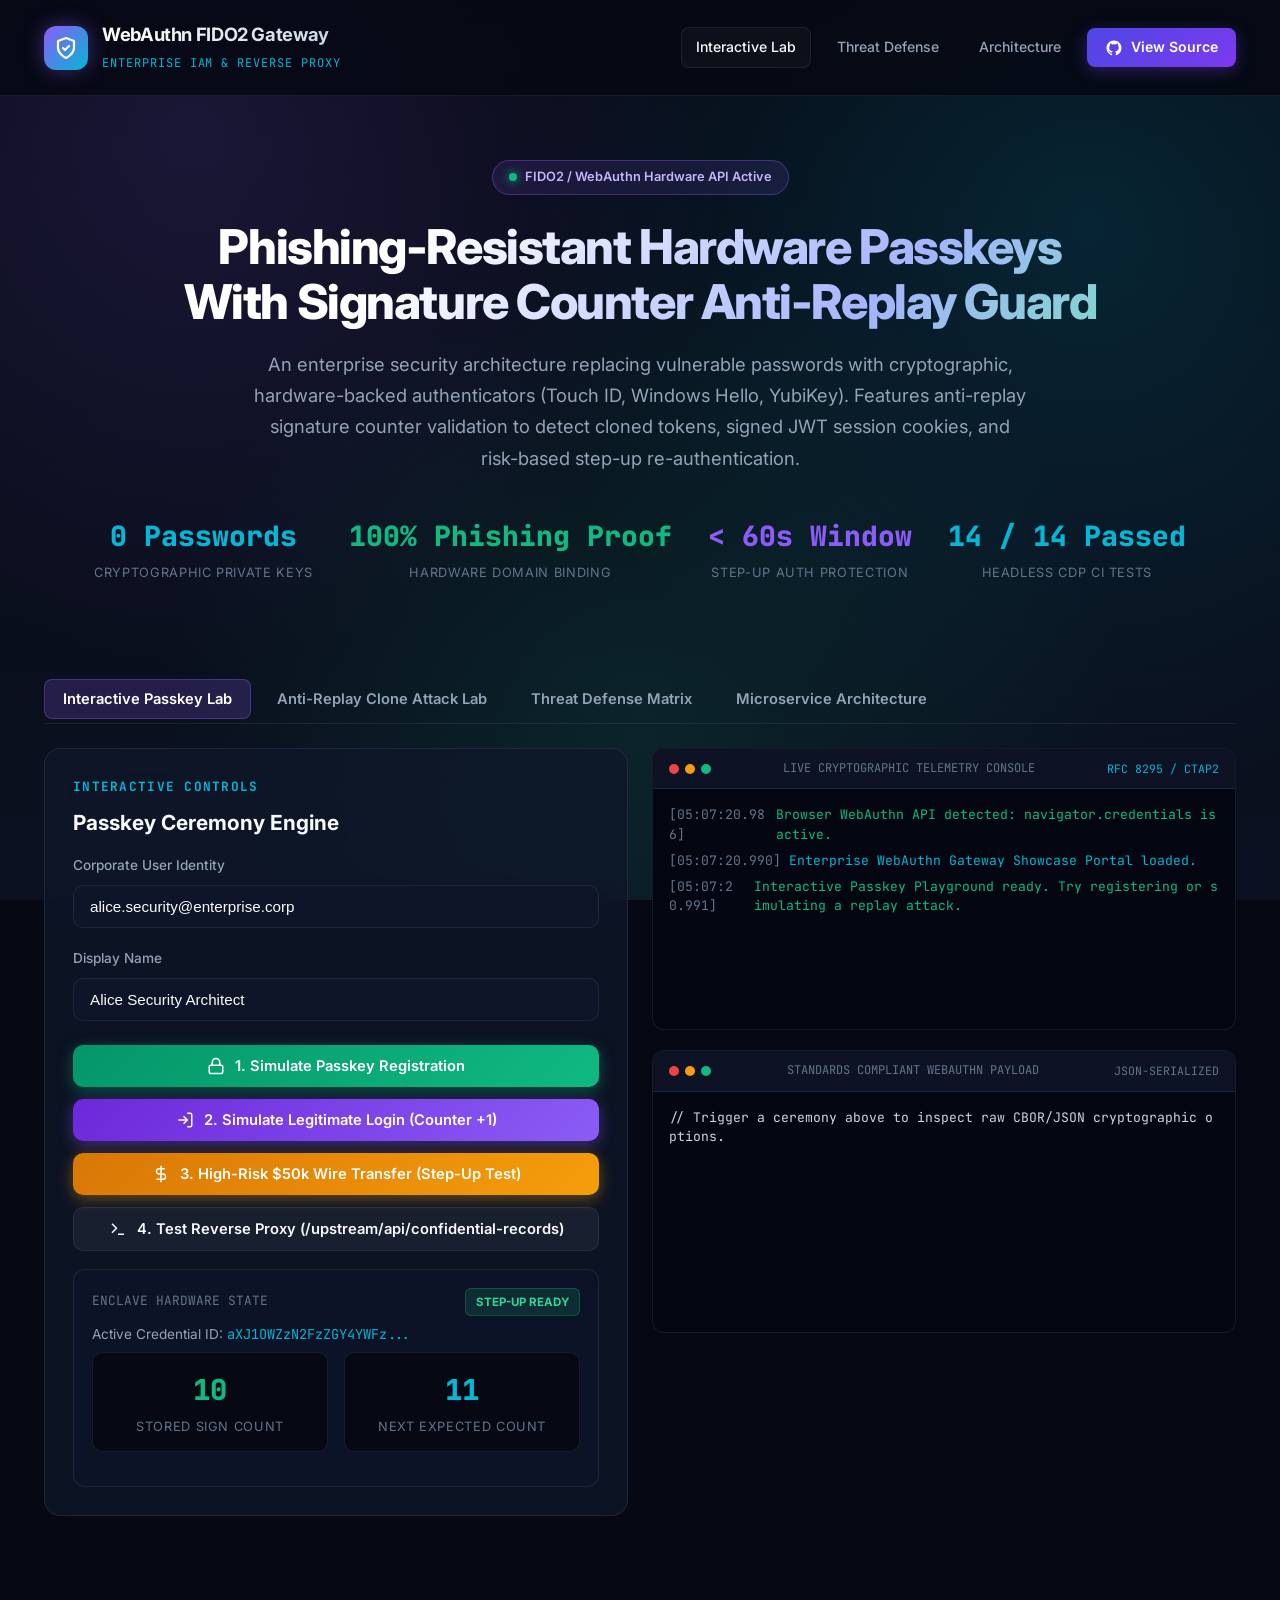
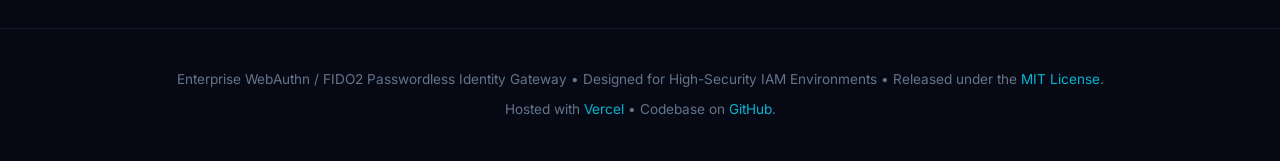
==== portal/index.html @ ae8bc212 "feat(portal): add cyber quartz showcase web portal and Vercel deployment configuration" ====
<!DOCTYPE html>
<html lang="en">
<head>
  <meta charset="UTF-8">
  <meta name="viewport" content="width=device-width, initial-scale=1.0">
  <title>Enterprise WebAuthn / FIDO2 Identity Gateway — Interactive Showcase</title>
  <meta name="description" content="Production-ready FIDO2 / WebAuthn Level 3 Relying Party backend, anti-replay signature counter verification, step-up auth, and reverse proxy gateway.">
  <link rel="preconnect" href="https://fonts.googleapis.com">
  <link rel="preconnect" href="https://fonts.gstatic.com" crossorigin>
  <link href="https://fonts.googleapis.com/css2?family=Inter:wght@400;500;600;700;800&family=JetBrains+Mono:wght@400;500;600;700&display=swap" rel="stylesheet">
  <link rel="stylesheet" href="styles.css">
</head>
<body>
  <!-- Navigation Header -->
  <header class="navbar">
    <div class="container" style="display: flex; justify-content: space-between; align-items: center; width: 100%;">
      <div class="brand">
        <div class="brand-icon">
          <svg width="24" height="24" viewBox="0 0 24 24" fill="none" stroke="white" stroke-width="2.2" stroke-linecap="round" stroke-linejoin="round">
            <path d="M12 22s8-4 8-10V5l-8-3-8 3v7c0 6 8 10 8 10z"/>
            <path d="M9 12l2 2 4-4"/>
          </svg>
        </div>
        <div class="brand-text">
          <h1>WebAuthn FIDO2 Gateway</h1>
          <span>Enterprise IAM & Reverse Proxy</span>
        </div>
      </div>

      <nav class="nav-links">
        <a href="#playground" class="nav-link active">Interactive Lab</a>
        <a href="#threat-matrix" class="nav-link">Threat Defense</a>
        <a href="#architecture" class="nav-link">Architecture</a>
        <a href="https://github.com/ravishkarathnayaka/Enterprise-WebAuthn-FIDO2-Passwordless-Identity-Gateway." target="_blank" rel="noopener noreferrer" class="nav-btn">
          <svg width="18" height="18" viewBox="0 0 24 24" fill="currentColor">
            <path fill-rule="evenodd" clip-rule="evenodd" d="M12 2C6.477 2 2 6.484 2 12.017c0 4.425 2.865 8.18 6.839 9.504.5.092.682-.217.682-.483 0-.237-.008-.868-.013-1.703-2.782.605-3.369-1.343-3.369-1.343-.454-1.158-1.11-1.466-1.11-1.466-.908-.62.069-.608.069-.608 1.003.07 1.53 1.032 1.53 1.032.892 1.53 2.341 1.088 2.91.832.092-.647.35-1.088.636-1.338-2.22-.253-4.555-1.113-4.555-4.951 0-1.093.39-1.988 1.029-2.688-.103-.253-.446-1.272.098-2.65 0 0 .84-.27 2.75 1.026A9.564 9.564 0 0112 6.844c.85.004 1.705.115 2.504.337 1.909-1.296 2.747-1.027 2.747-1.027.546 1.379.202 2.398.1 2.651.64.7 1.028 1.595 1.028 2.688 0 3.848-2.339 4.695-4.566 4.943.359.309.678.92.678 1.855 0 1.338-.012 2.419-.012 2.747 0 .268.18.58.688.482A10.019 10.019 0 0022 12.017C22 6.484 17.522 2 12 2z"/>
          </svg>
          View Source
        </a>
      </nav>
    </div>
  </header>

  <!-- Hero Section -->
  <section class="hero">
    <div class="container">
      <div class="pill-badge">
        <span class="pulse-dot"></span>
        <span id="browserWebAuthnPill">FIDO2 / WebAuthn Level 3 Standard Active</span>
      </div>
      <h2>Phishing-Resistant Hardware Passkeys<br>With Signature Counter Anti-Replay Guard</h2>
      <p>
        An enterprise security architecture replacing vulnerable passwords with cryptographic, hardware-backed authenticators (Touch ID, Windows Hello, YubiKey). Features anti-replay signature counter validation to detect cloned tokens, signed JWT session cookies, and risk-based step-up re-authentication.
      </p>

      <div class="hero-stats">
        <div class="stat-item">
          <div class="stat-value cyan">0 Passwords</div>
          <div class="stat-label">Cryptographic Private Keys</div>
        </div>
        <div class="stat-item">
          <div class="stat-value emerald">100% Phishing Proof</div>
          <div class="stat-label">Hardware Domain Binding</div>
        </div>
        <div class="stat-item">
          <div class="stat-value violet">&lt; 60s Window</div>
          <div class="stat-label">Step-Up Auth Protection</div>
        </div>
        <div class="stat-item">
          <div class="stat-value cyan">14 / 14 Passed</div>
          <div class="stat-label">Headless CDP CI Tests</div>
        </div>
      </div>
    </div>
  </section>

  <!-- Main Interactive Section -->
  <main class="section" id="playground">
    <div class="container">
      <!-- Tab Controls -->
      <div class="tabs">
        <button class="tab-btn active" data-tab="playground">Interactive Passkey Lab</button>
        <button class="tab-btn" data-tab="counter-lab">Anti-Replay Clone Attack Lab</button>
        <button class="tab-btn" data-tab="threat-matrix">Threat Defense Matrix</button>
        <button class="tab-btn" data-tab="architecture">Microservice Architecture</button>
      </div>

      <!-- TAB 1: INTERACTIVE PASSKEY LAB -->
      <div class="tab-content" id="tab-playground">
        <div class="grid-2">
          <!-- Controls Panel -->
          <div class="glass-card">
            <span class="section-tag">Interactive Controls</span>
            <h3 style="font-size: 1.3rem; margin-bottom: 16px;">Passkey Ceremony Engine</h3>
            
            <div class="playground-control">
              <label for="simUsername">Corporate User Identity</label>
              <input type="text" id="simUsername" class="input-field" value="alice.security@enterprise.corp">
            </div>
            
            <div class="playground-control">
              <label for="simDisplayName">Display Name</label>
              <input type="text" id="simDisplayName" class="input-field" value="Alice Security Architect">
            </div>

            <div style="margin-top: 24px; display: flex; flex-direction: column; gap: 12px;">
              <button class="cyber-btn cyber-btn-emerald" id="btnSimRegister">
                <svg width="18" height="18" viewBox="0 0 24 24" fill="none" stroke="currentColor" stroke-width="2">
                  <rect x="3" y="11" width="18" height="11" rx="2" ry="2"/>
                  <path d="M7 11V7a5 5 0 0 1 10 0v4"/>
                </svg>
                1. Simulate Passkey Registration
              </button>

              <button class="cyber-btn cyber-btn-violet" id="btnSimAuth">
                <svg width="18" height="18" viewBox="0 0 24 24" fill="none" stroke="currentColor" stroke-width="2">
                  <path d="M15 3h4a2 2 0 0 1 2 2v14a2 2 0 0 1-2 2h-4"/>
                  <polyline points="10 17 15 12 10 7"/>
                  <line x1="15" y1="12" x2="3" y2="12"/>
                </svg>
                2. Simulate Legitimate Login (Counter +1)
              </button>

              <button class="cyber-btn cyber-btn-amber" id="btnSimTransfer">
                <svg width="18" height="18" viewBox="0 0 24 24" fill="none" stroke="currentColor" stroke-width="2">
                  <line x1="12" y1="1" x2="12" y2="23"/>
                  <path d="M17 5H9.5a3.5 3.5 0 0 0 0 7h5a3.5 3.5 0 0 1 0 7H6"/>
                </svg>
                3. High-Risk $50k Wire Transfer (Step-Up Test)
              </button>

              <button class="cyber-btn cyber-btn-outline" id="btnSimUpstream">
                <svg width="18" height="18" viewBox="0 0 24 24" fill="none" stroke="currentColor" stroke-width="2">
                  <path d="M4 17l6-6-6-6"/>
                  <path d="M12 19h8"/>
                </svg>
                4. Test Reverse Proxy (/upstream/api/confidential-records)
              </button>
            </div>

            <!-- Active Passkey State Chip -->
            <div class="counter-box">
              <div style="display: flex; justify-content: space-between; align-items: center; margin-bottom: 8px;">
                <span style="font-size: 0.8rem; color: var(--text-muted); font-family: var(--font-mono);">ENCLAVE HARDWARE STATE</span>
                <span id="stepUpIndicator" class="threat-badge badge-defense" style="margin: 0;">
                  <span id="stepUpTimeText">Step-Up Ready</span>
                </span>
              </div>
              <div style="font-size: 0.85rem; color: var(--text-secondary); margin-bottom: 6px;">
                Active Credential ID: <span id="activeCredId" style="font-family: var(--font-mono); color: var(--accent-cyan);">aXJ1OWZzN2FzZGY4YWFz...</span>
              </div>
              <div class="counter-grid">
                <div class="counter-stat green">
                  <div class="num" id="storedCounterDisplay">10</div>
                  <div class="stat-label">Stored Sign Count</div>
                </div>
                <div class="counter-stat">
                  <div class="num" id="incomingCounterDisplay" style="color: var(--accent-cyan);">11</div>
                  <div class="stat-label">Next Expected Count</div>
                </div>
              </div>
            </div>
          </div>

          <!-- Cryptographic Terminal & Payload Inspector -->
          <div style="display: flex; flex-direction: column; gap: 20px;">
            <!-- Live Cryptographic Telemetry -->
            <div class="code-window">
              <div class="code-header">
                <div class="window-dots">
                  <div class="dot dot-red"></div>
                  <div class="dot dot-yellow"></div>
                  <div class="dot dot-green"></div>
                </div>
                <div class="window-title">LIVE CRYPTOGRAPHIC TELEMETRY CONSOLE</div>
                <div style="color: var(--accent-cyan); font-size: 0.72rem;">RFC 8295 / CTAP2</div>
              </div>
              <div class="code-content" id="terminalOutput" style="height: 240px;"></div>
            </div>

            <!-- JSON Payload Inspector -->
            <div class="code-window">
              <div class="code-header">
                <div class="window-dots">
                  <div class="dot dot-red"></div>
                  <div class="dot dot-yellow"></div>
                  <div class="dot dot-green"></div>
                </div>
                <div class="window-title">STANDARDS COMPLIANT WEBAUTHN PAYLOAD</div>
                <div style="color: var(--text-muted); font-size: 0.72rem;">JSON-SERIALIZED</div>
              </div>
              <div class="code-content" id="payloadViewer" style="height: 240px;">// Trigger a ceremony above to inspect raw CBOR/JSON cryptographic options.</div>
            </div>
          </div>
        </div>
      </div>

      <!-- TAB 2: ANTI-REPLAY ATTACK LAB -->
      <div class="tab-content" id="tab-counter-lab" style="display: none;">
        <div class="grid-2">
          <div class="glass-card">
            <span class="section-tag">Anti-Clone Defense</span>
            <h3 style="font-size: 1.3rem; margin-bottom: 14px;">Simulate FIDO2 Token Cloning & Replay Attack</h3>
            <p style="color: var(--text-secondary); font-size: 0.95rem; margin-bottom: 20px;">
              Physical FIDO2 hardware authenticators maintain an internal monotonic counter incremented every time a user touches the sensor. If an attacker clones a virtual key or intercepts an assertion, the received counter will be <strong>equal to or lower</strong> than the stored counter.
            </p>

            <button class="cyber-btn" style="background: linear-gradient(135deg, #e11d48, #f43f5e); color: white; width: 100%; box-shadow: 0 4px 15px rgba(244, 63, 94, 0.4);" id="btnSimReplay">
              <svg width="18" height="18" viewBox="0 0 24 24" fill="none" stroke="currentColor" stroke-width="2">
                <path d="M10.29 3.86L1.82 18a2 2 0 0 0 1.71 3h16.94a2 2 0 0 0 1.71-3L13.71 3.86a2 2 0 0 0-3.42 0z"/>
                <line x1="12" y1="9" x2="12" y2="13"/>
                <line x1="12" y1="17" x2="12.01" y2="17"/>
              </svg>
              Execute Cloned Key Replay Attack (Counter Frozen: 10 ➔ 10)
            </button>

            <div class="counter-box" style="margin-top: 24px;">
              <h4 style="font-size: 0.95rem; margin-bottom: 10px; color: var(--accent-rose);">Gateway Enforcement Rule (Section 7.2 WebAuthn):</h4>
              <pre style="font-family: var(--font-mono); font-size: 0.8rem; color: #cbd5e1; line-height: 1.6;">
if (incoming_sign_count &lt;= stored_sign_count and stored_sign_count &gt; 0):
    raise CounterReplayError(
        "Cloned authenticator or replay attack detected!"
    )
# HTTP 403 Forbidden + Audit Log Alert
              </pre>
            </div>
          </div>

          <div class="glass-card">
            <span class="section-tag">Forensic Audit Output</span>
            <h3 style="font-size: 1.3rem; margin-bottom: 14px;">Real-Time Defense Log</h3>
            <div class="code-window">
              <div class="code-content" style="height: 380px; color: #fca5a5;">
[SECURITY ALERT] FIDO2 Counter Replay / Clone Attack detected!
Credential ID: aXJ1OWZzN2FzZGY4YWFzZGZhc2Rm...
Stored sign_count: 10 | Received sign_count: 10
Result: REJECTED with HTTP 403 FORBIDDEN

{
  "error": "counter_replay_detected",
  "message": "Potential cloned authenticator or replay attack detected. Signature counter not incremented.",
  "stored_counter": 10,
  "received_counter": 10,
  "action_taken": "Session Revoked & Threat Telemetry Dispatched"
}
              </div>
            </div>
          </div>
        </div>
      </div>

      <!-- TAB 3: THREAT DEFENSE MATRIX -->
      <div class="tab-content" id="tab-threat-matrix" style="display: none;">
        <div class="grid-3">
          <div class="threat-card">
            <div class="threat-badge badge-defense">Phishing Resistant</div>
            <h3>Origin & Domain Binding</h3>
            <p>Authenticators cryptographically bind signatures to the verified TLS origin (e.g. <code>localhost:8000</code>). Fake phishing domains cannot harvest credentials because the authenticator refuses to sign mismatched origins.</p>
          </div>

          <div class="threat-card">
            <div class="threat-badge badge-defense">Zero Passwords</div>
            <h3>Public-Key Asymmetric Crypto</h3>
            <p>Private keys never leave the hardware secure enclave. Servers only store public keys (ES256/RS256). Even if the gateway database is breached, no passwords or private keys can be stolen.</p>
          </div>

          <div class="threat-card">
            <div class="threat-badge badge-defense">Anti-Cloning</div>
            <h3>Monotonic Signature Counters</h3>
            <p>Hardware authenticators increment a tamper-proof counter on every assertion. Cloned keys or replayed messages are detected and rejected instantly by the Relying Party.</p>
          </div>

          <div class="threat-card">
            <div class="threat-badge badge-defense">Single-Use Nonces</div>
            <h3>Transient Challenge TTL</h3>
            <p>Cryptographic challenges expire within 120 seconds and are atomically deleted upon consumption, preventing transaction replay attacks across network channels.</p>
          </div>

          <div class="threat-card">
            <div class="threat-badge badge-defense">Step-Up Auth</div>
            <h3>60-Second Re-Auth Window</h3>
            <p>High-risk corporate operations (e.g. wire transfers or secret key exports) mandate a fresh hardware biometric assertion executed within the previous 60 seconds.</p>
          </div>

          <div class="threat-card">
            <div class="threat-badge badge-defense">Perimeter Security</div>
            <h3>Reverse Proxy Identity Injection</h3>
            <p>The gateway verifies sessions before routing to upstream microservices, stripping caller cookies and injecting trusted identity headers (<code>X-Authenticated-User</code>, <code>X-User-Verified</code>).</p>
          </div>
        </div>
      </div>

      <!-- TAB 4: ARCHITECTURE -->
      <div class="tab-content" id="tab-architecture" style="display: none;">
        <div class="glass-card">
          <span class="section-tag">System Design</span>
          <h3 style="font-size: 1.3rem; margin-bottom: 16px;">Zero-Trust Microservice Gateway Topology</h3>
          <div class="code-window" style="padding: 20px;">
            <pre style="color: #cbd5e1; font-family: var(--font-mono); font-size: 0.85rem; line-height: 1.6;">
[ Client / Browser ] 
       │ 
       │ (1) navigator.credentials.create() / get()
       ▼
┌────────────────────────────────────────────────────────────────────────┐
│               GATEWAY RELYING PARTY & REVERSE PROXY (Port 8000)        │
│                                                                        │
│   • Registration & Assertion Handlers (py_webauthn 3.0.0)              │
│   • Transient Challenge Store (Redis / Memory TTL Cache)               │
│   • Monotonic Signature Counter Replay Guard                           │
│   • Session Token Mint (Signed JWT / HttpOnly Cookie)                  │
│   • Reverse Proxy Middleware (auth_proxy.py)                           │
└──────────────────────────────────┬─────────────────────────────────────┘
                                   │ 
                                   │ (2) Injected Identity Assertions:
                                   │     - X-Authenticated-User
                                   │     - X-Passkey-Credential-Id
                                   │     - X-User-Verified: true
                                   ▼
┌────────────────────────────────────────────────────────────────────────┐
│               PROTECTED UPSTREAM MICROSERVICE (Port 8001)              │
│                                                                        │
│   • /api/confidential-records (SOC 2, HSM Keys, Corporate Ledgers)     │
│   • /api/admin/transfer (Step-Up Wire Transfers)                       │
└────────────────────────────────────────────────────────────────────────┘
            </pre>
          </div>
        </div>
      </div>
    </div>
  </main>

  <!-- Footer -->
  <footer>
    <div class="container">
      <p>
        Enterprise WebAuthn / FIDO2 Passwordless Identity Gateway &bull;
        Designed for High-Security IAM Environments &bull;
        Released under the <a href="https://opensource.org/licenses/MIT" target="_blank">MIT License</a>.
      </p>
      <p style="margin-top: 8px;">
        Hosted with <a href="https://vercel.com" target="_blank">Vercel</a> &bull;
        Codebase on <a href="https://github.com/ravishkarathnayaka/Enterprise-WebAuthn-FIDO2-Passwordless-Identity-Gateway." target="_blank">GitHub</a>.
      </p>
    </div>
  </footer>

  <script src="app.js"></script>
</body>
</html>
---- portal/styles.css ----
/* ==========================================================================
   Deep Cyber Quartz / Electric Violet & Emerald Defense Theme
   Enterprise FIDO2 / WebAuthn Showcase Web Portal
   ========================================================================== */

:root {
  --bg-space: #060913;
  --bg-card: rgba(15, 23, 42, 0.75);
  --bg-card-hover: rgba(30, 41, 59, 0.85);
  --bg-glass: rgba(255, 255, 255, 0.03);
  --border-subtle: rgba(148, 163, 184, 0.12);
  --border-glow: rgba(139, 92, 246, 0.35);
  --border-emerald: rgba(16, 185, 129, 0.35);
  --border-cyan: rgba(6, 182, 212, 0.35);

  --accent-cyan: #06b6d4;
  --accent-cyan-glow: rgba(6, 182, 212, 0.4);
  --accent-violet: #8b5cf6;
  --accent-violet-glow: rgba(139, 92, 246, 0.4);
  --accent-emerald: #10b981;
  --accent-emerald-glow: rgba(16, 185, 129, 0.4);
  --accent-amber: #f59e0b;
  --accent-rose: #f43f5e;

  --text-primary: #f8fafc;
  --text-secondary: #94a3b8;
  --text-muted: #64748b;
  --font-sans: 'Inter', -apple-system, BlinkMacSystemFont, 'Segoe UI', Roboto, sans-serif;
  --font-mono: 'JetBrains Mono', ui-monospace, SFMono-Regular, Menlo, monospace;
}

* {
  box-sizing: border-box;
  margin: 0;
  padding: 0;
}

body {
  background-color: var(--bg-space);
  background-image: 
    radial-gradient(circle at 15% 15%, rgba(139, 92, 246, 0.15) 0%, transparent 40%),
    radial-gradient(circle at 85% 25%, rgba(6, 182, 212, 0.15) 0%, transparent 45%),
    radial-gradient(circle at 50% 80%, rgba(16, 185, 129, 0.12) 0%, transparent 50%),
    linear-gradient(180deg, #060913 0%, #0b1120 100%);
  background-attachment: fixed;
  color: var(--text-primary);
  font-family: var(--font-sans);
  line-height: 1.6;
  min-height: 100vh;
  overflow-x: hidden;
}

/* Container */
.container {
  max-width: 1240px;
  margin: 0 auto;
  padding: 0 24px;
}

/* Navigation Header */
.navbar {
  display: flex;
  justify-content: space-between;
  align-items: center;
  padding: 20px 0;
  border-bottom: 1px solid var(--border-subtle);
  position: sticky;
  top: 0;
  background: rgba(6, 9, 19, 0.85);
  backdrop-filter: blur(12px);
  z-index: 100;
}

.brand {
  display: flex;
  align-items: center;
  gap: 14px;
}

.brand-icon {
  width: 44px;
  height: 44px;
  border-radius: 12px;
  background: linear-gradient(135deg, var(--accent-violet), var(--accent-cyan));
  display: flex;
  align-items: center;
  justify-content: center;
  box-shadow: 0 0 20px var(--accent-violet-glow);
}

.brand-text h1 {
  font-size: 1.15rem;
  font-weight: 700;
  letter-spacing: -0.02em;
  background: linear-gradient(90deg, #ffffff, #cbd5e1);
  -webkit-background-clip: text;
  -webkit-text-fill-color: transparent;
}

.brand-text span {
  font-size: 0.75rem;
  color: var(--accent-cyan);
  font-family: var(--font-mono);
  text-transform: uppercase;
  letter-spacing: 0.08em;
}

.nav-links {
  display: flex;
  align-items: center;
  gap: 12px;
}

.nav-link {
  color: var(--text-secondary);
  text-decoration: none;
  font-size: 0.88rem;
  font-weight: 500;
  padding: 8px 14px;
  border-radius: 8px;
  transition: all 0.2s;
}

.nav-link:hover, .nav-link.active {
  color: var(--text-primary);
  background: var(--bg-glass);
  border: 1px solid var(--border-subtle);
}

.nav-btn {
  background: linear-gradient(135deg, #4f46e5, #7c3aed);
  color: white;
  padding: 8px 18px;
  border-radius: 8px;
  font-size: 0.88rem;
  font-weight: 600;
  text-decoration: none;
  display: inline-flex;
  align-items: center;
  gap: 8px;
  box-shadow: 0 4px 15px rgba(124, 58, 237, 0.35);
  transition: all 0.2s;
}

.nav-btn:hover {
  transform: translateY(-1px);
  box-shadow: 0 6px 20px rgba(124, 58, 237, 0.5);
}

/* Hero Section */
.hero {
  padding: 64px 0 48px;
  text-align: center;
}

.pill-badge {
  display: inline-flex;
  align-items: center;
  gap: 8px;
  padding: 6px 16px;
  background: rgba(139, 92, 246, 0.12);
  border: 1px solid var(--border-glow);
  border-radius: 100px;
  font-size: 0.8rem;
  font-weight: 600;
  color: #c4b5fd;
  margin-bottom: 24px;
}

.pulse-dot {
  width: 8px;
  height: 8px;
  background-color: var(--accent-emerald);
  border-radius: 50%;
  box-shadow: 0 0 10px var(--accent-emerald);
  animation: pulse 2s infinite;
}

@keyframes pulse {
  0% { transform: scale(0.95); box-shadow: 0 0 0 0 rgba(16, 185, 129, 0.7); }
  70% { transform: scale(1.15); box-shadow: 0 0 0 8px rgba(16, 185, 129, 0); }
  100% { transform: scale(0.95); box-shadow: 0 0 0 0 rgba(16, 185, 129, 0); }
}

.hero h2 {
  font-size: 3rem;
  font-weight: 800;
  letter-spacing: -0.03em;
  line-height: 1.15;
  margin-bottom: 20px;
  background: linear-gradient(135deg, #ffffff 30%, #a5b4fc 70%, #6ee7b7 100%);
  -webkit-background-clip: text;
  -webkit-text-fill-color: transparent;
}

.hero p {
  font-size: 1.15rem;
  color: var(--text-secondary);
  max-width: 780px;
  margin: 0 auto 36px;
  line-height: 1.7;
}

.hero-stats {
  display: flex;
  justify-content: center;
  gap: 36px;
  flex-wrap: wrap;
  margin-top: 40px;
}

.stat-item {
  text-align: center;
}

.stat-value {
  font-size: 1.75rem;
  font-weight: 800;
  color: var(--text-primary);
  font-family: var(--font-mono);
}

.stat-value.cyan { color: var(--accent-cyan); }
.stat-value.emerald { color: var(--accent-emerald); }
.stat-value.violet { color: var(--accent-violet); }

.stat-label {
  font-size: 0.8rem;
  color: var(--text-muted);
  text-transform: uppercase;
  letter-spacing: 0.05em;
  margin-top: 4px;
}

/* Section Common */
.section {
  padding: 48px 0;
}

.section-header {
  margin-bottom: 32px;
}

.section-tag {
  color: var(--accent-cyan);
  font-size: 0.8rem;
  font-weight: 700;
  text-transform: uppercase;
  letter-spacing: 0.1em;
  font-family: var(--font-mono);
  display: block;
  margin-bottom: 8px;
}

.section-title {
  font-size: 1.85rem;
  font-weight: 700;
  letter-spacing: -0.02em;
  color: var(--text-primary);
}

.section-subtitle {
  color: var(--text-secondary);
  font-size: 0.95rem;
  margin-top: 6px;
}

/* Glass Cards */
.glass-card {
  background: var(--bg-card);
  border: 1px solid var(--border-subtle);
  border-radius: 16px;
  padding: 28px;
  backdrop-filter: blur(16px);
  position: relative;
  transition: all 0.3s cubic-bezier(0.16, 1, 0.3, 1);
}

.glass-card:hover {
  border-color: var(--border-glow);
  box-shadow: 0 10px 30px rgba(0, 0, 0, 0.4), 0 0 20px rgba(139, 92, 246, 0.1);
}

/* Grid Layouts */
.grid-2 {
  display: grid;
  grid-template-columns: 1fr 1fr;
  gap: 24px;
}

.grid-3 {
  display: grid;
  grid-template-columns: repeat(3, 1fr);
  gap: 20px;
}

@media (max-width: 900px) {
  .grid-2, .grid-3 {
    grid-template-columns: 1fr;
  }
  .hero h2 {
    font-size: 2.2rem;
  }
}

/* Tab Navigation */
.tabs {
  display: flex;
  gap: 8px;
  border-bottom: 1px solid var(--border-subtle);
  margin-bottom: 24px;
  padding-bottom: 4px;
  overflow-x: auto;
}

.tab-btn {
  background: transparent;
  border: none;
  color: var(--text-secondary);
  font-family: var(--font-sans);
  font-size: 0.92rem;
  font-weight: 600;
  padding: 10px 18px;
  border-radius: 8px;
  cursor: pointer;
  transition: all 0.2s;
  white-space: nowrap;
}

.tab-btn:hover {
  color: var(--text-primary);
  background: var(--bg-glass);
}

.tab-btn.active {
  color: #ffffff;
  background: rgba(139, 92, 246, 0.2);
  border: 1px solid var(--border-glow);
}

/* Playground Panels */
.playground-control {
  margin-bottom: 20px;
}

.playground-control label {
  display: block;
  font-size: 0.85rem;
  color: var(--text-secondary);
  font-weight: 500;
  margin-bottom: 8px;
}

.input-field {
  width: 100%;
  padding: 12px 16px;
  background: rgba(15, 23, 42, 0.9);
  border: 1px solid var(--border-subtle);
  border-radius: 10px;
  color: var(--text-primary);
  font-size: 0.95rem;
  transition: all 0.2s;
}

.input-field:focus {
  outline: none;
  border-color: var(--accent-cyan);
  box-shadow: 0 0 15px var(--accent-cyan-glow);
}

.btn-row {
  display: flex;
  gap: 12px;
  flex-wrap: wrap;
}

.cyber-btn {
  padding: 12px 22px;
  border-radius: 10px;
  font-size: 0.92rem;
  font-weight: 600;
  font-family: var(--font-sans);
  cursor: pointer;
  display: inline-flex;
  align-items: center;
  justify-content: center;
  gap: 10px;
  border: none;
  transition: all 0.2s;
}

.cyber-btn-emerald {
  background: linear-gradient(135deg, #059669, #10b981);
  color: white;
  box-shadow: 0 4px 15px var(--accent-emerald-glow);
}

.cyber-btn-emerald:hover {
  transform: translateY(-2px);
  box-shadow: 0 6px 22px var(--accent-emerald-glow);
}

.cyber-btn-violet {
  background: linear-gradient(135deg, #6d28d9, #8b5cf6);
  color: white;
  box-shadow: 0 4px 15px var(--accent-violet-glow);
}

.cyber-btn-violet:hover {
  transform: translateY(-2px);
  box-shadow: 0 6px 22px var(--accent-violet-glow);
}

.cyber-btn-amber {
  background: linear-gradient(135deg, #d97706, #f59e0b);
  color: white;
  box-shadow: 0 4px 15px rgba(245, 158, 11, 0.4);
}

.cyber-btn-amber:hover {
  transform: translateY(-2px);
  box-shadow: 0 6px 22px rgba(245, 158, 11, 0.5);
}

.cyber-btn-outline {
  background: rgba(255, 255, 255, 0.05);
  border: 1px solid var(--border-subtle);
  color: var(--text-primary);
}

.cyber-btn-outline:hover {
  background: rgba(255, 255, 255, 0.1);
  border-color: var(--text-secondary);
}

/* Console & Code Viewers */
.code-window {
  background: #040711;
  border: 1px solid var(--border-subtle);
  border-radius: 12px;
  overflow: hidden;
  font-family: var(--font-mono);
  font-size: 0.82rem;
}

.code-header {
  background: rgba(15, 23, 42, 0.8);
  padding: 10px 16px;
  display: flex;
  justify-content: space-between;
  align-items: center;
  border-bottom: 1px solid var(--border-subtle);
}

.window-dots {
  display: flex;
  gap: 6px;
}

.dot {
  width: 10px;
  height: 10px;
  border-radius: 50%;
}
.dot-red { background: #ef4444; }
.dot-yellow { background: #f59e0b; }
.dot-green { background: #10b981; }

.window-title {
  color: var(--text-muted);
  font-size: 0.75rem;
}

.code-content {
  padding: 16px;
  max-height: 280px;
  overflow-y: auto;
  color: #cbd5e1;
  line-height: 1.5;
  white-space: pre-wrap;
  word-break: break-all;
}

/* Terminal logs */
.terminal-entry {
  margin-bottom: 6px;
  display: flex;
  gap: 8px;
}

.terminal-entry .ts { color: var(--text-muted); }
.terminal-entry.info .msg { color: var(--accent-cyan); }
.terminal-entry.success .msg { color: var(--accent-emerald); }
.terminal-entry.warning .msg { color: var(--accent-amber); }
.terminal-entry.danger .msg { color: var(--accent-rose); }

/* Counter Replay Interactive Demo Card */
.counter-box {
  background: rgba(15, 23, 42, 0.6);
  border: 1px solid var(--border-subtle);
  border-radius: 12px;
  padding: 18px;
  margin-top: 18px;
}

.counter-grid {
  display: grid;
  grid-template-columns: 1fr 1fr;
  gap: 16px;
  margin-bottom: 16px;
}

.counter-stat {
  background: #060913;
  padding: 14px;
  border-radius: 10px;
  border: 1px solid var(--border-subtle);
  text-align: center;
}

.counter-stat .num {
  font-size: 1.8rem;
  font-weight: 800;
  font-family: var(--font-mono);
}

.counter-stat.green .num { color: var(--accent-emerald); }
.counter-stat.red .num { color: var(--accent-rose); }

/* Threat Matrix Cards */
.threat-card {
  background: var(--bg-card);
  border: 1px solid var(--border-subtle);
  border-radius: 14px;
  padding: 22px;
  transition: all 0.2s;
}

.threat-card:hover {
  border-color: var(--border-cyan);
  transform: translateY(-2px);
}

.threat-badge {
  display: inline-block;
  padding: 4px 10px;
  border-radius: 6px;
  font-size: 0.72rem;
  font-weight: 700;
  text-transform: uppercase;
  margin-bottom: 12px;
}

.badge-defense {
  background: rgba(16, 185, 129, 0.15);
  color: #34d399;
  border: 1px solid rgba(16, 185, 129, 0.3);
}

.threat-card h3 {
  font-size: 1.1rem;
  font-weight: 700;
  margin-bottom: 8px;
  color: var(--text-primary);
}

.threat-card p {
  color: var(--text-secondary);
  font-size: 0.88rem;
  line-height: 1.6;
}

/* Footer */
footer {
  border-top: 1px solid var(--border-subtle);
  padding: 40px 0;
  margin-top: 64px;
  color: var(--text-muted);
  font-size: 0.85rem;
  text-align: center;
}

footer a {
  color: var(--accent-cyan);
  text-decoration: none;
}

footer a:hover {
  text-decoration: underline;
}
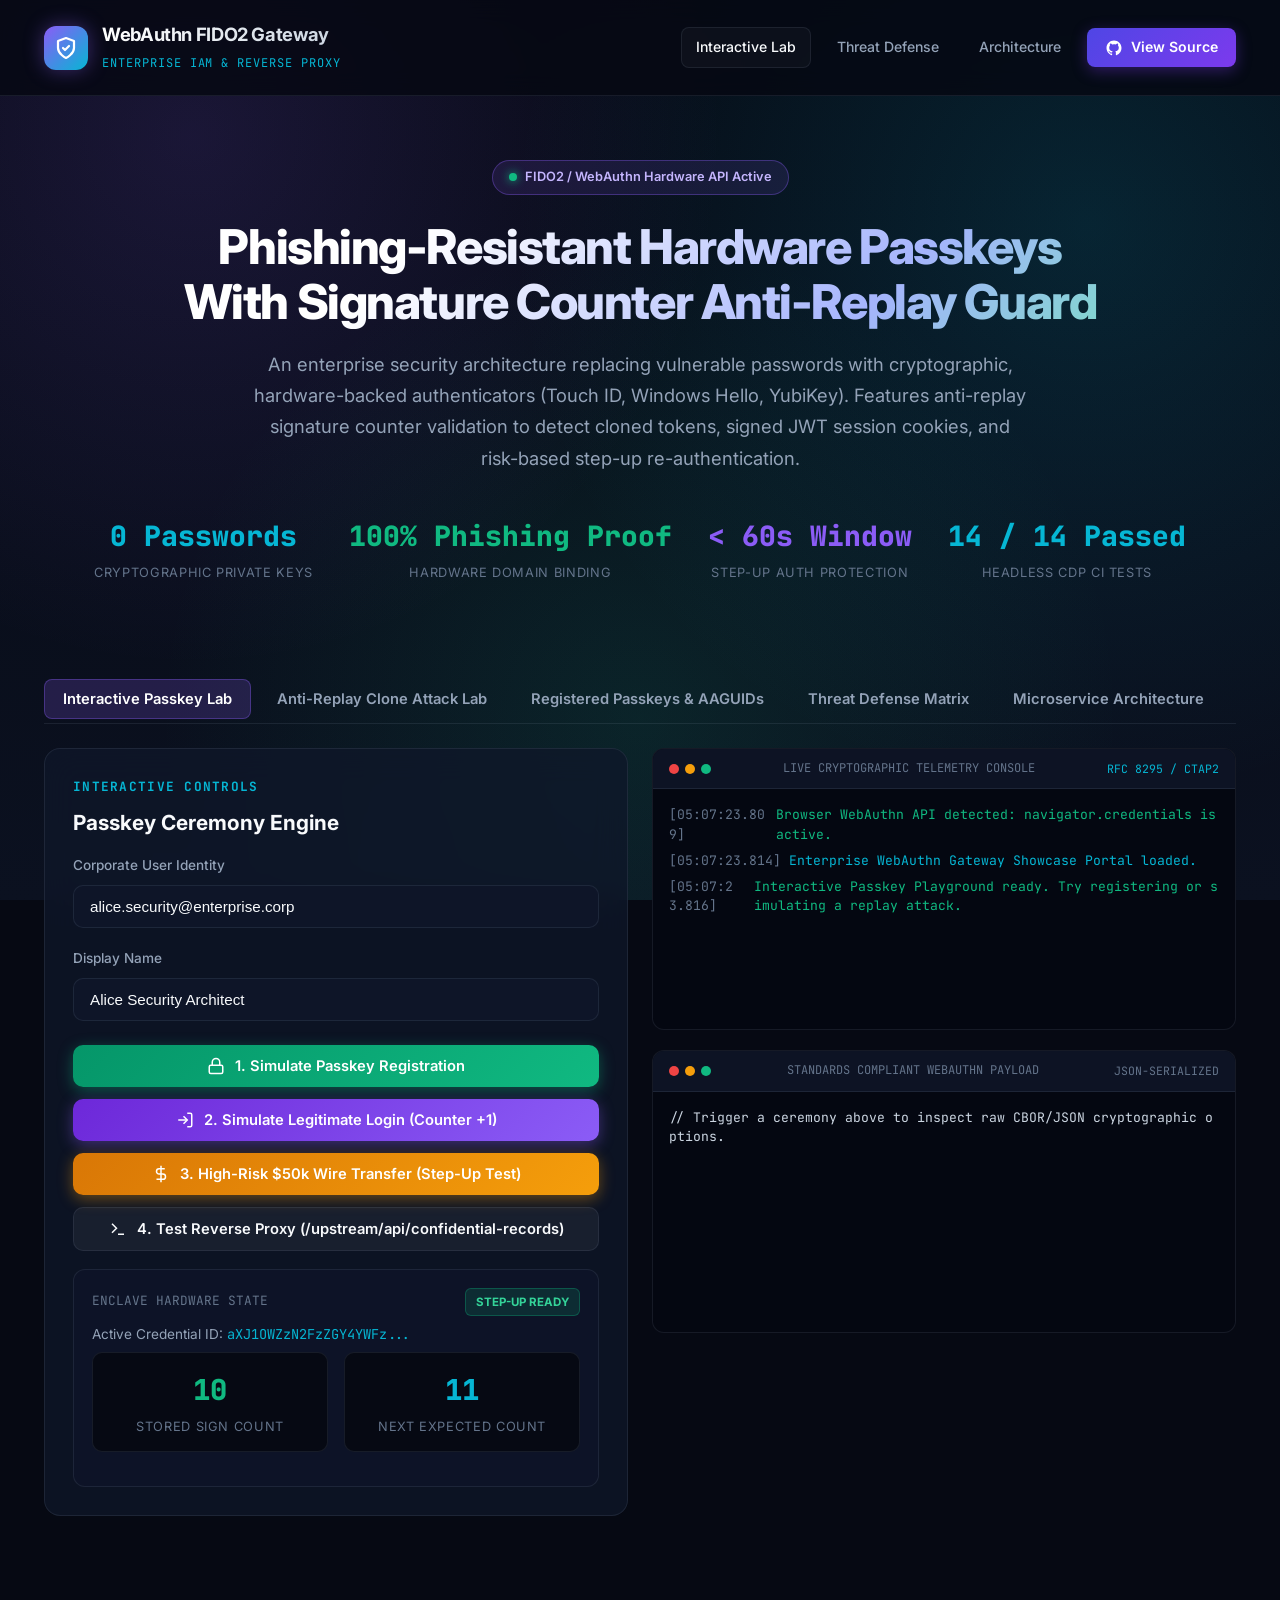
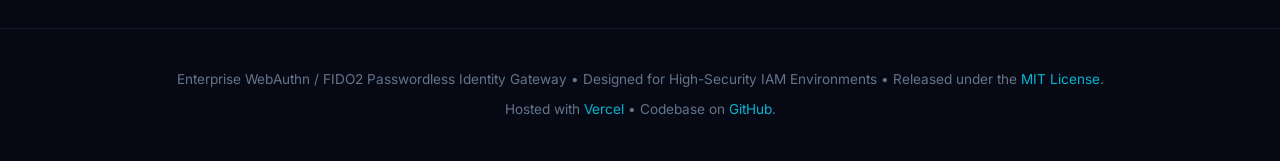
==== commit 410ce2ad: "feat(ui): add registered passkey manager with AAGUID badges to showcase portal" ====
--- a/portal/index.html
+++ b/portal/index.html
@@ -81,6 +81,7 @@
       <div class="tabs">
         <button class="tab-btn active" data-tab="playground">Interactive Passkey Lab</button>
         <button class="tab-btn" data-tab="counter-lab">Anti-Replay Clone Attack Lab</button>
+        <button class="tab-btn" data-tab="credentials">Registered Passkeys & AAGUIDs</button>
         <button class="tab-btn" data-tab="threat-matrix">Threat Defense Matrix</button>
         <button class="tab-btn" data-tab="architecture">Microservice Architecture</button>
       </div>
@@ -246,6 +247,31 @@
               </div>
             </div>
           </div>
+        </div>
+      </div>
+
+      <!-- TAB: REGISTERED PASSKEYS & AAGUID MANAGER -->
+      <div class="tab-content" id="tab-credentials" style="display: none;">
+        <div style="display: flex; justify-content: space-between; align-items: center; margin-bottom: 20px;">
+          <div>
+            <span class="section-tag">Passkey Management</span>
+            <h3 style="font-size: 1.3rem;">Registered Enterprise Passkeys & Authenticator Attestations</h3>
+            <p style="color: var(--text-secondary); font-size: 0.95rem;">
+              Enforce cryptographic hardware provenance using FIDO2 Authenticator Attestation GUIDs (AAGUIDs) and manage active user authenticators.
+            </p>
+          </div>
+          <button class="cyber-btn cyber-btn-emerald" id="btnAddDemoKey" style="white-space: nowrap;">
+            <svg width="18" height="18" viewBox="0 0 24 24" fill="none" stroke="currentColor" stroke-width="2">
+              <circle cx="12" cy="12" r="10"/>
+              <line x1="12" y1="8" x2="12" y2="16"/>
+              <line x1="8" y1="12" x2="16" y2="12"/>
+            </svg>
+            Enroll Hardware Key
+          </button>
+        </div>
+
+        <div id="credentialsListGrid" class="grid-2">
+          <!-- Populated by JavaScript renderCredentials() -->
         </div>
       </div>
 
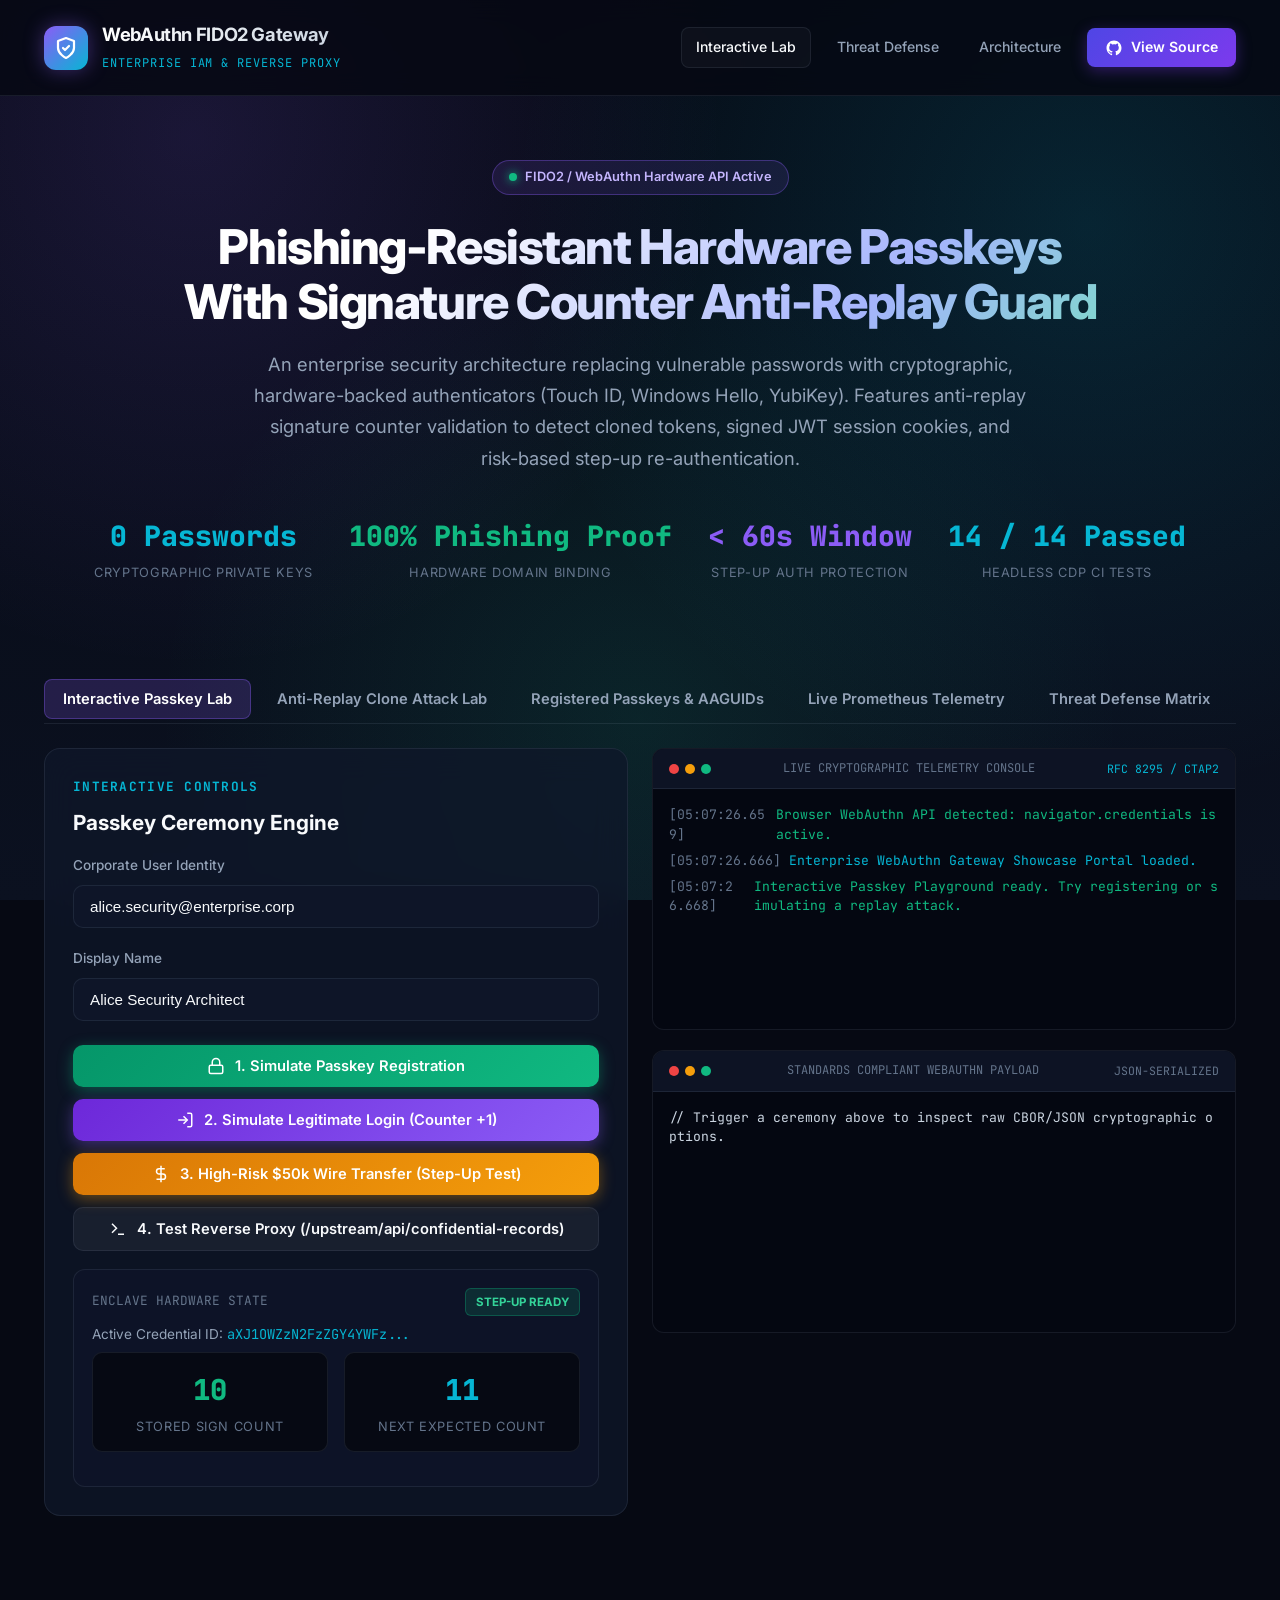
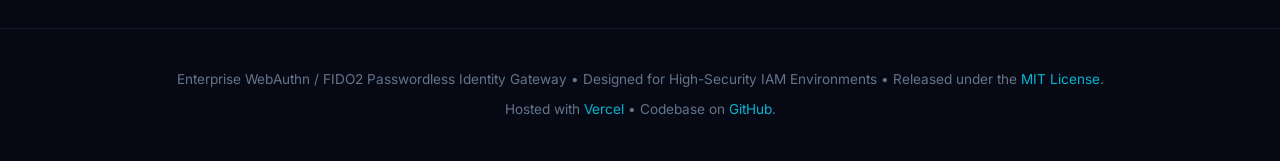
==== commit dc428d46: "feat(ui): add live telemetry metrics monitor and latency stats to showcase portal" ====
--- a/portal/index.html
+++ b/portal/index.html
@@ -82,6 +82,7 @@
         <button class="tab-btn active" data-tab="playground">Interactive Passkey Lab</button>
         <button class="tab-btn" data-tab="counter-lab">Anti-Replay Clone Attack Lab</button>
         <button class="tab-btn" data-tab="credentials">Registered Passkeys & AAGUIDs</button>
+        <button class="tab-btn" data-tab="telemetry">Live Prometheus Telemetry</button>
         <button class="tab-btn" data-tab="threat-matrix">Threat Defense Matrix</button>
         <button class="tab-btn" data-tab="architecture">Microservice Architecture</button>
       </div>
@@ -352,6 +353,84 @@
           </div>
         </div>
       </div>
+
+      <!-- TAB: PROMETHEUS TELEMETRY & OBSERVABILITY -->
+      <div class="tab-content" id="tab-telemetry" style="display: none;">
+        <div style="display: flex; justify-content: space-between; align-items: center; margin-bottom: 20px;">
+          <div>
+            <span class="section-tag">Observability & SIEM</span>
+            <h3 style="font-size: 1.3rem;">Real-Time Prometheus Telemetry & Performance Metrics</h3>
+            <p style="color: var(--text-secondary); font-size: 0.95rem;">
+              Scraped from <code>/metrics</code> endpoint for monitoring ceremony rates, anti-replay alerts, and P95 latency distributions.
+            </p>
+          </div>
+          <button class="cyber-btn cyber-btn-cyan" id="btnRefreshMetrics" style="white-space: nowrap;">
+            <svg width="18" height="18" viewBox="0 0 24 24" fill="none" stroke="currentColor" stroke-width="2">
+              <polyline points="23 4 23 10 17 10"/>
+              <polyline points="1 20 1 14 7 14"/>
+              <path d="M3.51 9a9 9 0 0 1 14.85-3.36L23 10M1 14l4.64 4.36A9 9 0 0 0 20.49 15"/>
+            </svg>
+            Scrape /metrics
+          </button>
+        </div>
+
+        <div class="hero-stats" style="margin-top: 0; margin-bottom: 24px; justify-content: space-between;">
+          <div class="glass-card stat-item" style="flex: 1; min-width: 180px; padding: 18px;">
+            <div class="stat-value cyan" id="metricHttpTotal">142</div>
+            <div class="stat-label">HTTP Requests Total</div>
+          </div>
+          <div class="glass-card stat-item" style="flex: 1; min-width: 180px; padding: 18px;">
+            <div class="stat-value emerald" id="metricAuthSuccess">68</div>
+            <div class="stat-label">Successful FIDO2 Logins</div>
+          </div>
+          <div class="glass-card stat-item" style="flex: 1; min-width: 180px; padding: 18px;">
+            <div class="stat-value" id="metricReplayViolations" style="color: var(--accent-rose);">3</div>
+            <div class="stat-label">Replay Violations Blocked</div>
+          </div>
+          <div class="glass-card stat-item" style="flex: 1; min-width: 180px; padding: 18px;">
+            <div class="stat-value violet" id="metricLatencyP95">18 ms</div>
+            <div class="stat-label">P95 Verification Latency</div>
+          </div>
+        </div>
+
+        <div class="grid-2">
+          <div class="glass-card">
+            <span class="section-tag">Metrics Collector Breakdown</span>
+            <h4 style="font-size: 1.1rem; margin-bottom: 14px;">Active Telemetry Counters</h4>
+            <div style="display: flex; flex-direction: column; gap: 12px; font-size: 0.9rem;">
+              <div style="display: flex; justify-content: space-between; padding: 8px 12px; background: rgba(0,0,0,0.3); border-radius: 6px;">
+                <span><code>webauthn_registration_requests_total</code></span>
+                <span class="threat-badge badge-defense" id="metricRegTotal">24</span>
+              </div>
+              <div style="display: flex; justify-content: space-between; padding: 8px 12px; background: rgba(0,0,0,0.3); border-radius: 6px;">
+                <span><code>webauthn_authentication_attempts{status="success"}</code></span>
+                <span class="threat-badge badge-defense" id="metricAuthSuccessCount">68</span>
+              </div>
+              <div style="display: flex; justify-content: space-between; padding: 8px 12px; background: rgba(0,0,0,0.3); border-radius: 6px;">
+                <span><code>webauthn_counter_replay_violations_total</code></span>
+                <span class="threat-badge" style="background: rgba(244, 63, 94, 0.2); color: #fca5a5;" id="metricReplayCount">3</span>
+              </div>
+              <div style="display: flex; justify-content: space-between; padding: 8px 12px; background: rgba(0,0,0,0.3); border-radius: 6px;">
+                <span><code>webauthn_step_up_challenges{status="authorized"}</code></span>
+                <span class="threat-badge badge-defense" id="metricStepUpCount">19</span>
+              </div>
+            </div>
+          </div>
+
+          <div class="code-window">
+            <div class="code-header">
+              <div class="window-dots">
+                <div class="dot dot-red"></div>
+                <div class="dot dot-yellow"></div>
+                <div class="dot dot-green"></div>
+              </div>
+              <div class="window-title">RAW PROMETHEUS /metrics TEXT EXPORT</div>
+              <div style="color: var(--accent-cyan); font-size: 0.72rem;">TEXT/PLAIN</div>
+            </div>
+            <div class="code-content" id="rawPrometheusMetrics" style="height: 300px; font-size: 0.8rem;"></div>
+          </div>
+        </div>
+      </div>
     </div>
   </main>
 
